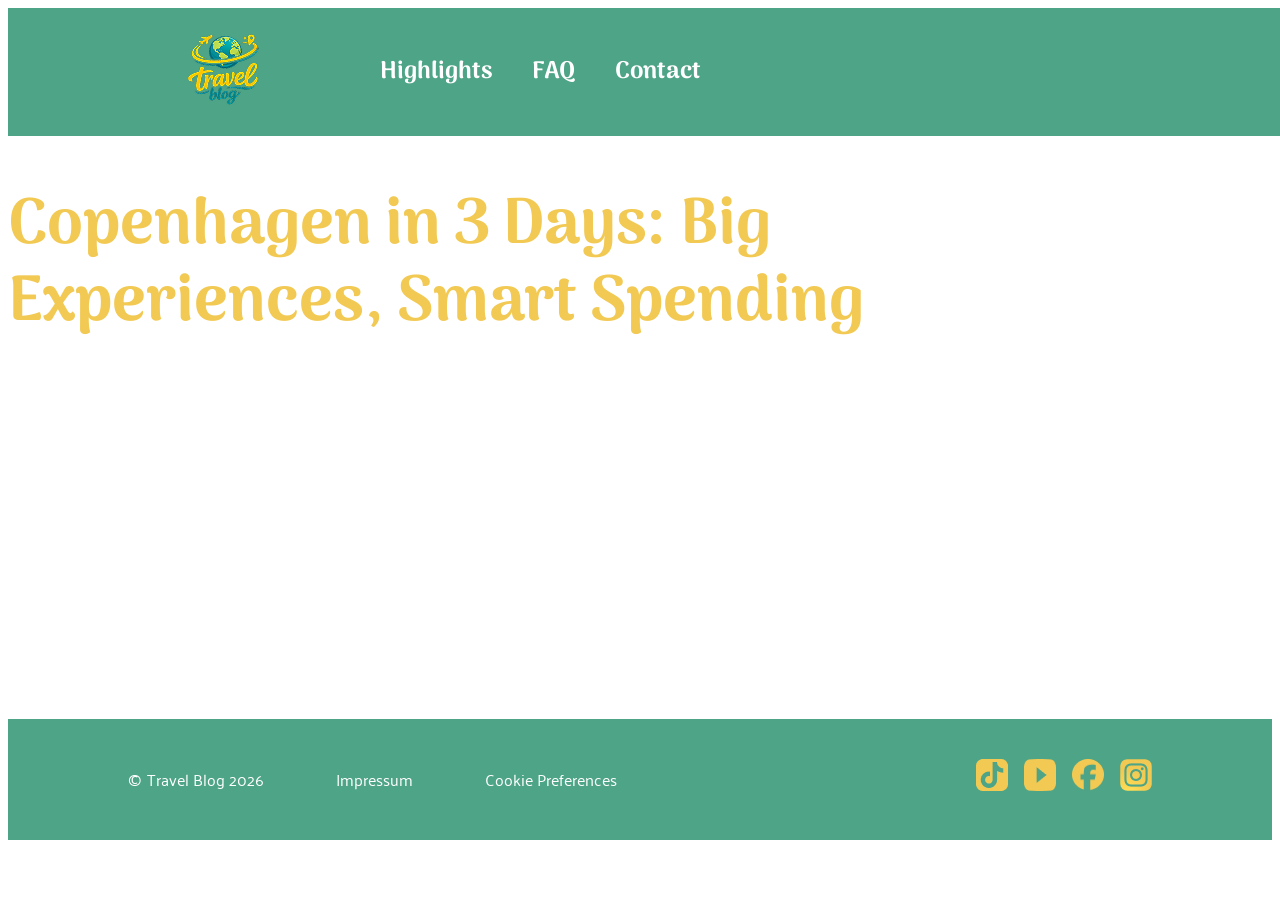
==== site 02/index.html @ b85d4c93 "font.css aktualisie/neue ordner für Seite 02,03 erstellt" ====
<!DOCTYPE html>
<html lang="en">
<head>
    <meta charset="UTF-8">
    <meta name="viewport" content="width=device-width, initial-scale=1.0">
    <title>Seite 02</title>
    
    <link rel="stylesheet" href="../font.css">
    <link rel="stylesheet" href="./style.css">
    <link rel="icon" type="image/x-icon" href="../assets/icons/URL_icon.png">

</head>
<body>
    <header class="main-header">
        <a href="">
            <img src="../assets/icons/TravelBlog_icon.png" alt="main logo">
        </a>

        <div class="nav-bar">
            <a href="#highlights">Highlights</a>
            <a href="#faq">FAQ</a>
            <a href="#contact">Contact</a>
        </div>
    </header>



<main class="Full-Content">
    <section class="hero-section"> 
        <h1>Copenhagen in 3 Days: Big <br> Experiences, Smart Spending</h1>


    </section>

    <section class="video">



    </section>


    <section class="text">



    </section>


    <section class="pro-tipps">




    </section>


    <section class="Follow-me Share Button">




    </section>


</main>

    




    <footer class="main-footer">

        <div class="footer-menu">
            <span class="copyright">&copy; <span class="footersome">Travel Blog 2026</span></span>

            <div class="footersome">
                <a href="impressum.html" target="_blank">Impressum</a>
            </div>
            <div class="footersome">
                <a href="">Cookie Preferences</a>
            </div>
        </div>

        <div class="footer-socialMedia">
            <a href="https://www.tiktok.com/de-DE/" target="_blank">
                <img src="../assets/icons/tiktok_logo.png" alt="TikTok-Logo">
            </a>
            <a href="https://www.youtube.com/" target="_blank">
                <img src="../assets/icons/youtube_logo.png" alt="Youtube-Logo">
            </a>
            <a href="https://www.facebook.com/" target="_blank">
                <img src="../assets/icons/facebook_logo.png" alt="Facebook-Logo">
            </a>
            <a href="https://www.instagram.com/" target="_blank">
                <img src="../assets/icons/Instagram_logo.png" alt="Instagram-Logo">
            </a>
        </div>

    </footer>
</body>
</html>
---- font.css ----
/*  ===========================================
    1. Font Import 
    =========================================== */
@import url('https://fonts.googleapis.com/css2?family=Arima:wght@100..700&family=Palanquin+Dark:wght@400;500;600;700&family=Palanquin:wght@100;200;300;400;500;600;700&display=swap');




/*  ===========================================
    2. Root-Font-Design
    =========================================== */


:root {

    /* 2.1 Schriftfamilien */

    --font-body: "Palanquin";
    /*Body-Font bzw. Base-font, Fließtext*/
    --font-slider: "Palanquin Dark";
    /*Slider-Font Home-Page*/
    --font-nav_headlines_buttons: "Arima";
    /*Headlines Navbar Buttons*/


    /* 2.2 Schriftgrößen */

    --text-size-15px: 15px;
    /*  Privacy-Policy */
    --text-size-16px: 16px;
    /*  Footer Textgröße, Authoren text , Icons */
    --text-size-18px: 18px;
    /*  Authoren headline */
    --text-size-24px: 24px;
    /*  Header Textgröße, Basetext (Fließtext), FAQ, Contact form, Button*/
    --text-size-28px: 28px;
    /*  Pro tipps text, Slidertext , subheadline */
    --text-size-32px: 32px;
    /*  h4 section headline */
    --text-size-40px: 40px;
    /*  hero h3 headline  */
    --text-size-48px: 48px;
    /* Sliderheadline*/
    --text-size-52px: 52px;
    /*  h2 Highlights, FAQ, Contact form */
    --text-size-64px: 64px;
    /*  hero h1 headline */

    /* 2.3 Schriftstärke*/

    --weight-regular: 400;
    --weight-medium: 500;
    --weight-semibold: 600;
    --weight-bold: 700;



    /* 2.4 Zeilenhöhe */
    --leading-thight: 80%;
    /* Headertext*/
    --leading-none: 100%;
    /* Sliderheadline */
    --leading-snug: 110%;
    /*Text unter Highlights und Contact form */
    --leading-normal: 120%;
    /*Basetext, Headlines*/


    /* 2.5 Zeichenabstand */

    --tracking-normal: 0%;
    /* Fließtext */
    --tracking-wide: 5%;
    /* Buttons */

    /* 2.6 Textfarben */

    --color-text-primary: #4EA487;
    /* Headlines, Links */
    --color-text-secondary: #54370D;
    /* Hero-, Highlights-, FAQ-, Contact form-, Privacy Policy-, Author-, Icon-, Sectionheadline */
    --color-text-body: #3D3D3D;
    /*Basetext*/
    --color-text-button: #737373;
    /*Buttontext */
    --color-text-accent: #F1C953;
    /*h1 und Pro tipps */
    --color-text-inverse: #FFFFFF;
    /*Slider Footer*/
    --color-text-header: #F8F5EB;
    /*Headerlinks*/

}


/*  ===========================================
    3. BASE FONT STYLES HTML 
    =========================================== */

/* 3.1 Design HTML */
html {
    font-family: var(--font-body);
    font-size: var(--text-size-24px);
    font-weight: var(--weight-regular);
    line-height: var(--leading-normal);
    color: var(--color-text-body);
}






/*  ======================================
    4.      Typografie 
    ====================================== */



/* 4.1 Headlines */


h1 {
    font-family: var(--font-nav_headlines_buttons);
    font-size: var(--text-size-64px);
    font-weight: var(--weight-bold);
    line-height: var(--leading-normal);
    letter-spacing: var(--tracking-tight);
    color: var(--color-text-accent);
}

/* Heroheadlines */



h2 {
    font-family: var(--font-nav_headlines_buttons);
    font-size: var(--text-size-52px);
    font-weight: var(--weight-bold);
    line-height: var(--leading-normal);
    color: var(--color-text-primary);
}

/* Headlines Mainpage */




h3 {
    font-family: var(--font-nav_headlines_buttons);
    font-size: var(--text-size-32px);
    font-weight: var(--weight-semibold);
    line-height: var(--leading-normal);
    color: var(--color-text-secondary)
}


h4 {
    font-family: var(--font-nav_headlines_buttons);
    font-size: var(--text-size-18px);
    font-weight: var(--weight-bold);
    line-height: var(--leading-normal);
    color: var(--color-text-secondary);
}

/*h4 für Auhtor info*/



/* 4.2 Basetext, Bodytext, FLießstext */

.p-mainpage {
    font-family: var(--font-body);
    font-size: var(--text-size-24px);
    font-weight: var(--weight-medium);
    line-height: var(--leading-snug);
    color: var(--color-text-secondary);

}


p {
    font-family: var(--font-body);
    font-size: var(--text-size-24px);
    font-weight: var(--weight-regular);
    line-height: var(--leading-normal);
    color: var(--color-text-body);
}
/* Fließstext Article 1-3 */

/* 4.3 Navigation */

.a_nav_bar {
    font-family: var(--font-nav_headlines_buttons);
    font-size: var(--text-size-24px);
    font-weight: var(--weight-bold);
    line-height: var(--leading-thight);

}

/* Highlights, FAQ, Contact */



.copyright {
    font-family: var(--font-body);
    font-size: var(--text-size-16px);
    font-weight: var(--weight-regular);
    line-height: var(--leading-normal);
    color: var(--color-text-inverse);
}


/* 4.4 Subheadlines */

.headline_slider {
    font-family: var(--font-slider);
    font-size: var(--text-size-48px);
    font-weight: var(--weight-semibold);
    line-height: var(--leading-none);
    color: var(--color-text-inverse);
}

/*headline des Slider auf der Mainpage*/



.subheadline_Hero {
    font-family: var(--font-nav_headlines_buttons);
    font-size: var(--text-size-40px);
    font-weight: var(--weight-semibold);
    line-height: var(--leading-normal);
    color: var(--color-text-primary);
}

/*Subheadline über den h1 im Herobereich der Article 1,2 und 3*/


.headline_Pro_tipps_Icon {
    font-family: var(--font-body);
    font-size: var(--text-size-28px);
    font-weight: var(--weight-bold);
    line-height: var(--leading-normal);
    color: var(--color-text-accent);
}

/* Glühbirne mit "Pro tipps" */


.subheadline_Author {
    font-family: var(--font-nav_headlines_buttons);
    font-size: var(--text-size-18px);
    font-weight: var(--weight-regular);
    line-height: var(--leading-normal);
    color: var(--color-text-secondary);
}
    

/* Meta-Infos (Datum, Lesezeit, Read, Shared=) */

.meta {
    font-family: var(--font-body);
    font-size: var(--text-size-16px);
    font-weight: var(--weight-regular);
    line-height: var(--leading-normal);
    color: var(--color-text-secondary);
}

/* Buttons */

.btn_send {
    font-family: var(--font-nav_headlines_buttons);
    font-size: var(--text-size-24px);
    font-weight: var(--weight-bold);
    line-height: var(--leading-normal);
    letter-spacing: var(--tracking-wide);
    color: var(--color-text-button);
}

.btn_share {
    font-family: var(--font-nav_headlines_buttons);
    font-size: var(--text-size-24px);
    font-weight: var(--weight-bold);
    line-height: var(--leading-normal);
    letter-spacing: var(--tracking-wide);
    color: var(--color-text-accent);

}

/* FAQ-Akkordeon */

.faq_question {
    font-family: var(--font-body);
    font-size: var(--text-size-24px);
    font-weight: var(--weight-bold);
    line-height: var(--leading-normal);
    color: var(--color-text-secondary);
}

.faq_answer {
    font-family: var(--font-body);
    font-size: var(--text-size-16px);
    font-weight: var(--weight-medium);
    line-height: var(--leading-normal);
    color: var(--color-text-secondary);

}

/*Für die 4 FAQ-Question und Answer*/

/* Footer */ 

.footersome {
    font-family: var(--font-body);
    font-size: var(--text-size-18px);
    font-weight: var(--weight-regular);
    line-height: var(--leading-normal);
    color: var(--color-text-inverse);
}

/* Links */ 

a {
    color: var(--color-text-primary);
    text-decoration: underline;

}

a:hover {
    color: var(--color-text-accent);
}


/* ============================================================
   5. UTILITY CLASSES
   ============================================================ */
 
/* Schritfgrößen */
.text-size-15px { font-size: var(--text-size-15px); }
.text-size-16px { font-size: var(--text-size-16px); }
.text-size-18px { font-size: var(--text-size-18px); }
.text-size-24px { font-size: var(--text-size-24px); }
.text-size-28px { font-size: var(--text-size-28px); }
.text-size-32px { font-size: var(--text-size-32px); }
.text-size-40px { font-size: var(--text-size-40px); }
.text-size-48px { font-size: var(--text-size-48px); }
.text-size-52px { font-size: var(--text-size-52px); }
.text-size-64px { font-size: var(--text-size-64px); }
 
/* Schriftstärke */
.font-regular  { font-weight: var(--weight-regular);  }
.font-medium   { font-weight: var(--weight-medium);   }
.font-semibold { font-weight: var(--weight-semibold); }
.font-bold     { font-weight: var(--weight-bold);     }
 
/* Text-Arten */
.font-body               { font-family: var(--font-body);               }
.font-slider             { font-family: var(--font-slider);             }
.font-nav_headlines_buttons { font-family: var(--font-nav_headlines_buttons); }
 
/* Text-Farben */
.text-primary   { color: var(--color-text-primary);   }
.text-secondary { color: var(--color-text-secondary); }
.text-body      { color: var(--color-text-body);      }
.text-button    { color: var(--color-text-button);    }
.text-accent    { color: var(--color-text-accent);    }
.text-inverse   { color: var(--color-text-inverse);   }
.text-header    { color: var(--color-text-header);    }
 
/* Zeilenhöhen */
.leading-thight { line-height: var(--leading-thight); }
.leading-none   { line-height: var(--leading-none);   }
.leading-snug   { line-height: var(--leading-snug);   }
.leading-normal { line-height: var(--leading-normal); }
 
/* Zeichenabstand */
.tracking-normal { letter-spacing: var(--tracking-normal); }
.tracking-wide   { letter-spacing: var(--tracking-wide);   }
---- site 02/style.css ----
/*Kontakt-Bestätigung --> HTML - Seite*/

.contact_confirmation {
    max-width: 650px;
    margin: 60px auto;
    padding: 40px 50px;

    background-color: #ffffff;
    border-radius: 12px;
    box-shadow: 0 10px 30px rgba(0, 0, 0, 0.08);
    border-top: 6px solid #F1C953;

    text-align: center;
}

.contact_confirmation h3 {
    font-family: 'Arima', sans-serif;
    font-size: 32px;
    color: #4EA487;
    margin-top: 0;
    margin-bottom: 24px;
}

.contact_confirmation p {
    font-family: 'Palanquin', sans-serif;
    font-size: 18px;
    color: #54370D;
    line-height: 1.6;
    margin: 0;
}







/*Impressum --> HTML - Seite*/

.impressum {
    background-color: #4EA487;
    height: 128px;
    width: 100%;

    display: flex;
    align-items: center;
    padding: 0px 60px;
}

.main {
    padding-left: 20px;
}


















/*main-Header */
.main-header img {
    height: 72px;
    width: 72px;
    margin: 0px 120px 0px 120px;
}

/*Schriftart im Header*/
.nav-bar a {
    font-family: 'Arima';
    font-size: 24px;
    font-weight: bold;
    color: white;
    text-decoration: none;
}

/*Header mit grünem Hintergrund*/
.main-header {
    background-color: #4EA487;
    height: 128px;
    width: 100%;

    display: flex;
    align-items: center;
    padding: 0px 60px;
}

.nav-bar {
    display: flex;
    gap: 40px;
}

.nav-bar a:hover {
    color: #F1C953;
}

/*main-Header */










/*Header --> Gelber Bereich muss noch ergenzt werden*/

.header-section {
    background-color: #F1C953;
    height: 515px;
    width: 100%;
}

/*Header */

/*Hero*/
.hero-section {
    height: 530px;
    width: 100%;
    max-width: 1200px;





}










/*Hero*/








/*Footer */

.main-footer {
    background-color: #4EA487;
    display: flex;
    justify-content: space-between;
    align-items: center;
    padding: 40px 120px;
    color: white;
    font-size: 14px;
}

.footer-menu,
.footersome {
    font-family: 'Palanquin';
    font-size: 16px;
    font-weight: 400;
    display: flex;
    gap: 72px;
}

.copyright {
    display: flex;
    gap: 5px;
}

.footersome a,
.footersome {
    color: white;
    text-decoration: none;
}

.footersome a:hover,
.footersome:hover {
    color: #F1C953;
}

.footer-socialMedia {
    display: flex;
    align-items: center;
    gap: 16px;
}

.footer-socialMedia img {
    height: 32px;
    width: 32px;
}

/* --- Social Media Icons --- */
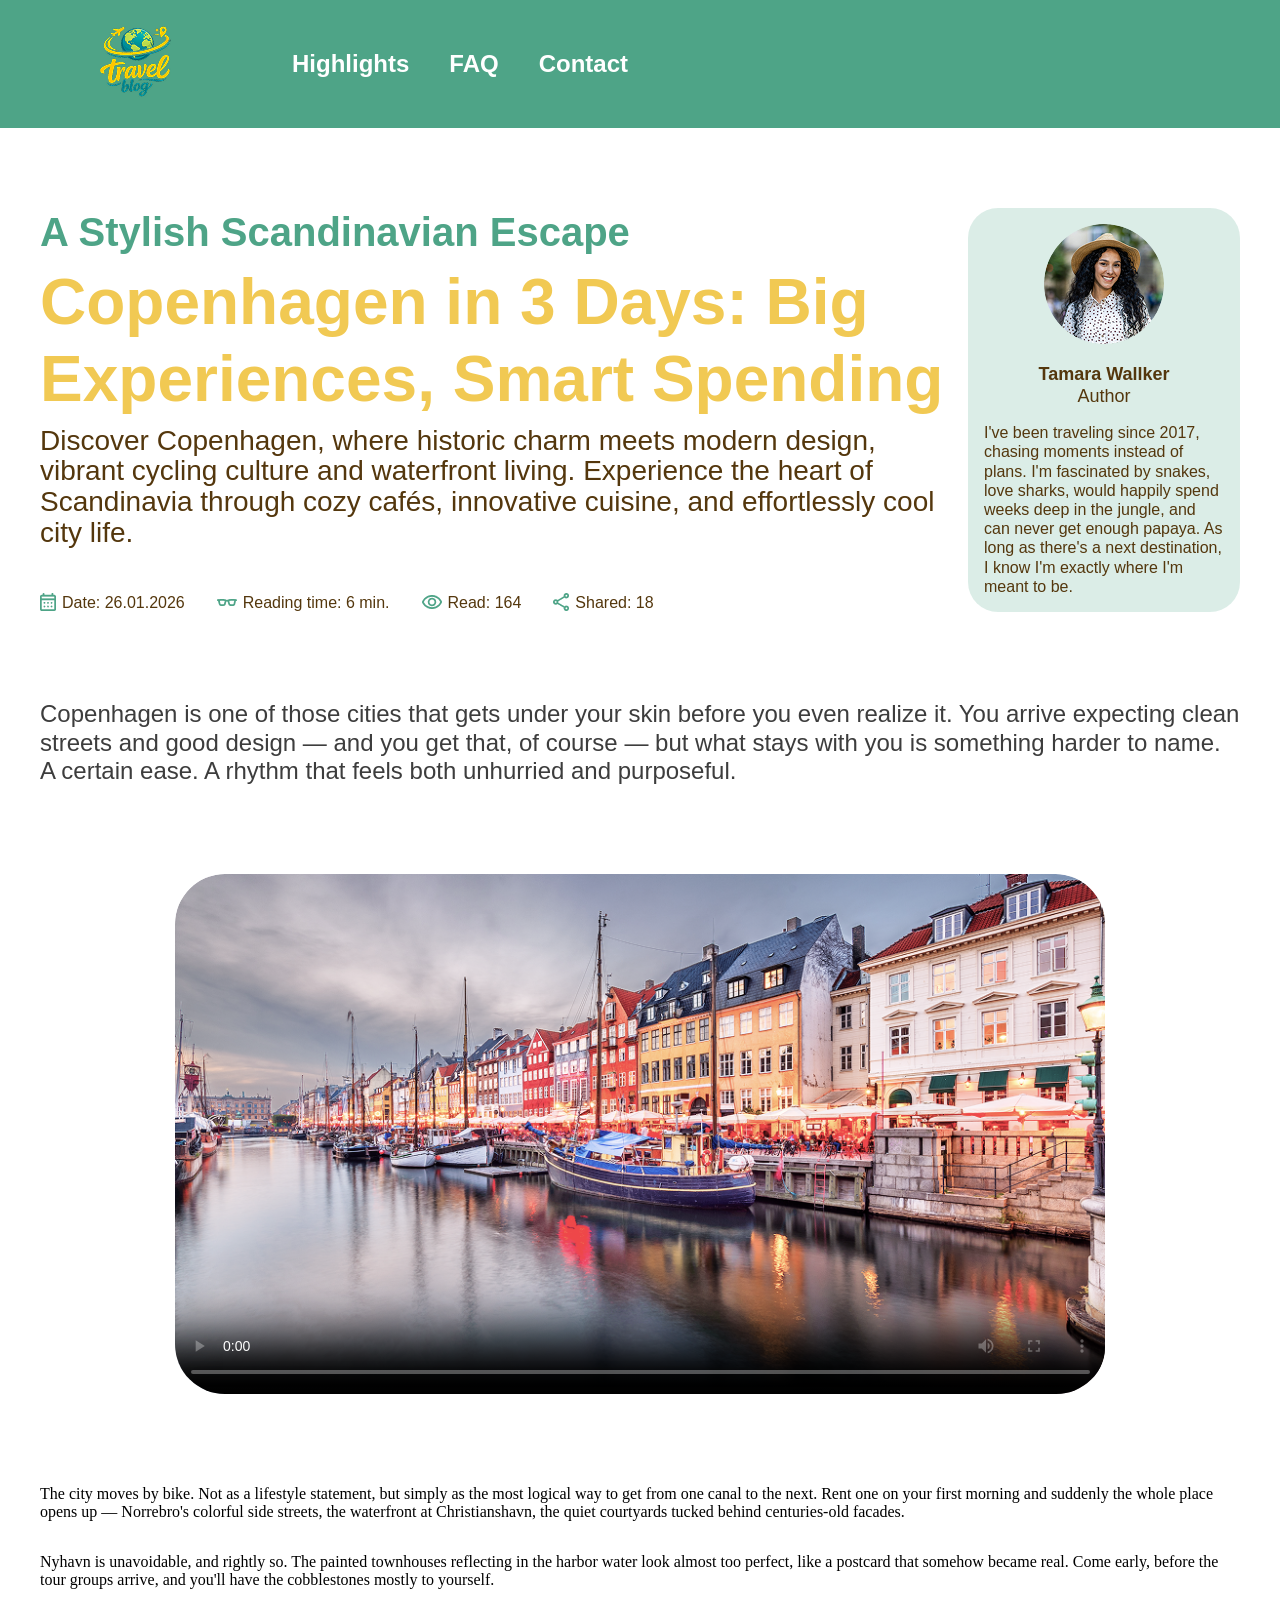
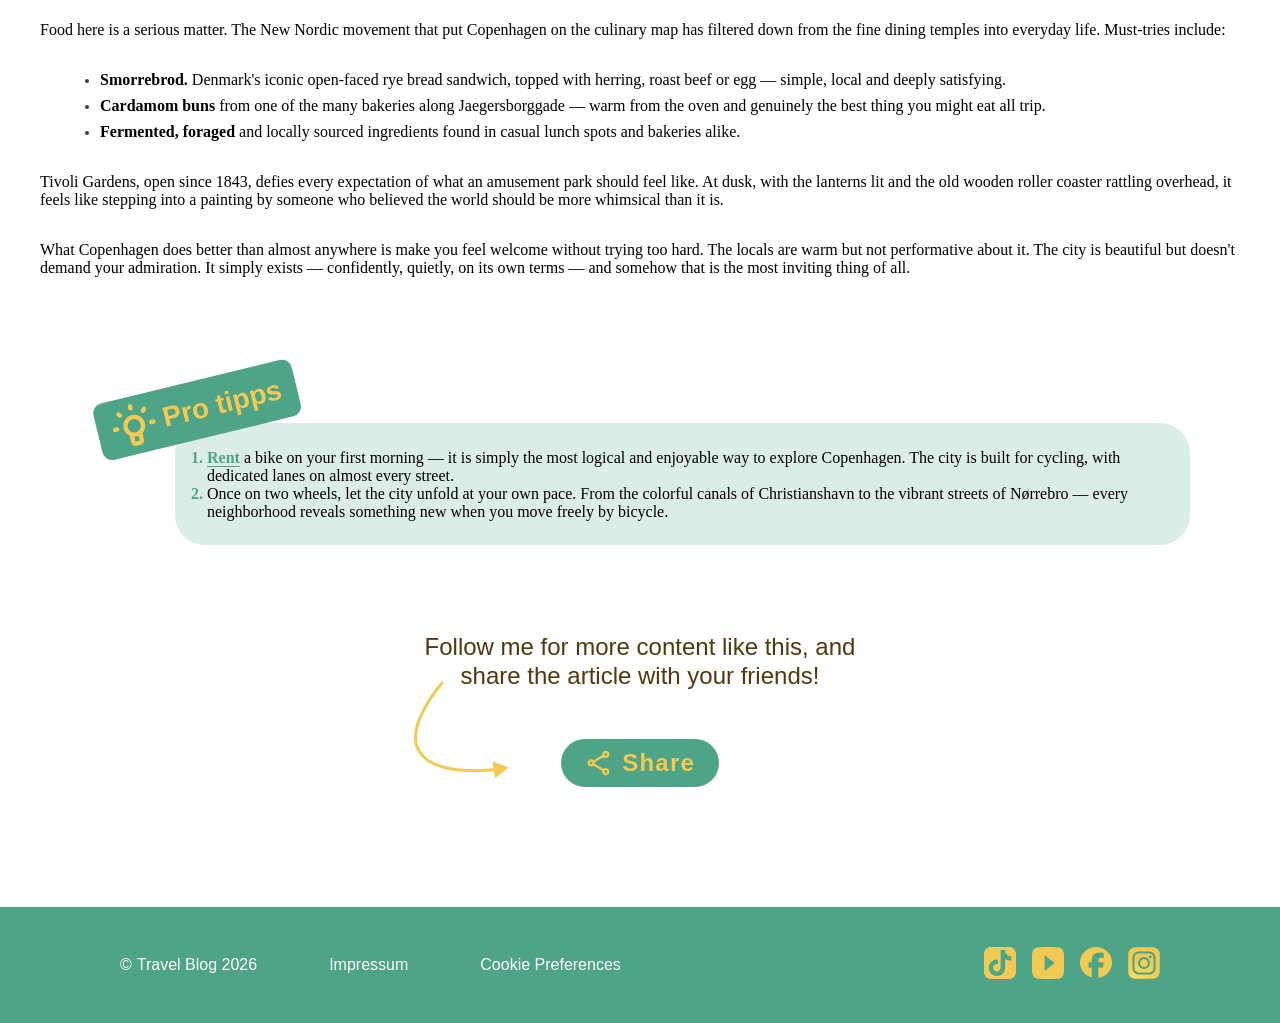
==== commit c16b682d: "Design-Anpassungen, S-Kurve und die erste Seite hinzugefügt" ====
--- a/site 02/index.html
+++ b/site 02/index.html
@@ -1,79 +1,252 @@
 <!DOCTYPE html>
 <html lang="en">
+
 <head>
     <meta charset="UTF-8">
     <meta name="viewport" content="width=device-width, initial-scale=1.0">
     <title>Seite 02</title>
-    
+
     <link rel="stylesheet" href="../font.css">
     <link rel="stylesheet" href="./style.css">
+    <link rel="stylesheet" href="../responsive.css">
     <link rel="icon" type="image/x-icon" href="../assets/icons/URL_icon.png">
-
 </head>
+
 <body>
+
     <header class="main-header">
         <a href="">
             <img src="../assets/icons/TravelBlog_icon.png" alt="main logo">
         </a>
-
-        <div class="nav-bar">
+        <nav class="nav-bar">
             <a href="#highlights">Highlights</a>
             <a href="#faq">FAQ</a>
             <a href="#contact">Contact</a>
-        </div>
+        </nav>
     </header>
 
-
-
-<main class="Full-Content">
-    <section class="hero-section"> 
-        <h1>Copenhagen in 3 Days: Big <br> Experiences, Smart Spending</h1>
-
-
-    </section>
-
-    <section class="video">
-
-
-
-    </section>
-
-
-    <section class="text">
-
-
-
-    </section>
-
-
-    <section class="pro-tipps">
-
-
-
-
-    </section>
-
-
-    <section class="Follow-me Share Button">
-
-
-
-
-    </section>
-
-
-</main>
-
-    
-
-
-
+    <main class="content-wrapper">
+
+        <!-- HERO -->
+        <section class="hero-section">
+
+            <div class="hero-main">
+                <div class="hero-headline">
+                    <p class="subheadline-Hero">A Stylish Scandinavian Escape</p>
+                    <h1>Copenhagen in 3 Days: Big Experiences, Smart Spending</h1>
+                    <p class="p-hero-section">Discover Copenhagen, where historic charm meets modern design, vibrant
+                        cycling culture and waterfront living. Experience the heart of Scandinavia
+                        through cozy cafés, innovative cuisine, and effortlessly cool city life.</p>
+                </div>
+
+                <div class="hero-meta">
+                    <div class="hero-icon">
+                        <img src="../assets/icons/calendar_month.png" alt="" width="16" height="18">
+                        <time datetime="2026-01-26" class="meta-icon-text">Date: 26.01.2026</time>
+                    </div>
+                    <div class="hero-icon">
+                        <img src="../assets/icons/eyeglasses_2.png" alt="" width="20" height="7">
+                        <span class="meta-icon-text">Reading time: 6 min.</span>
+                    </div>
+                    <div class="hero-icon">
+                        <img src="../assets/icons/visibility.png" alt="" width="20" height="14">
+                        <span class="meta-icon-text">Read: 164</span>
+                    </div>
+                    <div class="hero-icon">
+                        <img src="../assets/icons/share.png" alt="" width="16" height="18">
+                        <span class="meta-icon-text">Shared: 18</span>
+                    </div>
+                </div>
+            </div>
+
+            <div class="hero-author">
+                <div class="author-image">
+                    <img src="../assets/img/Property 1=woman.png" alt="Tamara Wallker" width="120" height="120">
+                </div>
+                <div class="author-text-block">
+                    <p class="headline-Author">Tamara Wallker</p>
+                    <p class="subheadline-Author">Author</p>
+                </div>
+                <p class="p-author-text">I've been traveling since 2017,
+                    chasing moments instead of plans.
+                    I'm fascinated by snakes, love
+                    sharks, would happily spend
+                    weeks deep in the jungle, and can
+                    never get enough papaya. As long
+                    as there's a next destination, I
+                    know I'm exactly where I'm meant
+                    to be.</p>
+            </div>
+
+        </section>
+
+        <!-- INTRO TEXT -->
+        <section class="intro-text">
+            <p>Copenhagen is one of those cities that gets under your skin before
+                you even realize it.
+                You arrive expecting clean streets and good design — and you get that, of course — but what stays with
+                you is something harder to name.
+                A certain ease. A rhythm that feels both unhurried and purposeful.</p>
+        </section>
+
+        <!-- VIDEO -->
+        <section class="video-section">
+            <section class="video-section">
+                <div class="video-wrapper">
+                    <video controls poster="../assets/img/Copenhagen.png">
+                        <source
+                            src="../assets/video/vecteezy_aerial-view-riga-old-town-and-river-in-summer_25273649.mp4"
+                            type="video/mp4">
+                        
+                    </video>
+                    <img src="../assets/icons/play_circle.png" alt="" class="play-icon">
+                </div>
+            </section>
+        </section>
+
+        <!-- TEXT BLOCKS -->
+        <section class="text-section">
+
+            <p>The city moves by bike. Not as a lifestyle statement, but simply as
+                the most logical way to get from one canal to the next.
+                Rent one on your first morning and suddenly the whole place opens up — Norrebro's colorful side streets,
+                the waterfront at Christianshavn, the quiet courtyards tucked behind centuries-old facades.</p>
+
+            <p>Nyhavn is unavoidable, and rightly so. The painted townhouses
+                reflecting in the harbor water
+                look almost too perfect, like a postcard that somehow became real.
+                Come early, before the tour groups arrive, and you'll have the cobblestones mostly to yourself.</p>
+
+            <p>Food here is a serious matter. The New Nordic movement that put Copenhagen on the culinary map has
+                filtered down from the fine dining temples into everyday life. Must-tries include:
+            <ul class="text-list">
+                <li><strong>Smorrebrod.</strong> Denmark's iconic open-faced rye bread sandwich, topped with
+                    herring, roast beef or egg — simple, local and deeply satisfying.</li>
+                <li><strong>Cardamom buns</strong> from one of the many bakeries along Jaegersborggade —
+                    warm from the oven and genuinely the best thing you might eat all trip.</li>
+                <li><strong>Fermented, foraged</strong> and locally sourced ingredients found in casual
+                    lunch spots and bakeries alike.</li>
+            </ul>
+            <p>Tivoli Gardens, open since 1843, defies every expectation of what an amusement park should feel like. At
+                dusk, with the lanterns lit and the old wooden roller coaster rattling overhead, it feels like stepping
+                into a painting by someone who believed the world should be more whimsical than it is.</p>
+            <p>What Copenhagen does better than almost anywhere is make you feel welcome without trying too hard. The
+                locals are warm but not performative about it. The city is beautiful but doesn't demand your admiration.
+                It simply exists — confidently, quietly, on its own terms — and somehow that is the most inviting thing
+                of all.</p>
+
+        </section>
+
+        <!-- PRO TIPPS -->
+        <section class="pro-tipps-section">
+
+            <div class="pro-tipps-badge">
+                <svg width="43" height="42" viewBox="0 0 43 42" fill="none" xmlns="http://www.w3.org/2000/svg"
+                    aria-hidden="true">
+                    <path
+                        d="M18.7295 1.71006L19.2543 3.86753C19.403 4.47881 19.324 5.04076 19.0172 5.55338C18.7104 6.06601 18.2559 6.39558 17.6537 6.54208C17.0515 6.68859 16.4964 6.60465 15.9884 6.29024C15.4804 5.97584 15.152 5.51299 15.0033 4.90171L14.4784 2.74425C14.3297 2.13296 14.4088 1.57101 14.7156 1.05839C15.0223 0.545762 15.4769 0.216192 16.0791 0.069682C16.6813 -0.0768277 17.2364 0.00712298 17.7444 0.321528C18.2524 0.635933 18.5807 1.09878 18.7295 1.71006ZM40.9822 19.148L38.8567 19.6651C38.2545 19.8116 37.6993 19.7276 37.1914 19.4132C36.6834 19.0988 36.355 18.636 36.2063 18.0247C36.0576 17.4134 36.1366 16.8515 36.4434 16.3388C36.7502 15.8262 37.2047 15.4967 37.8069 15.3501L39.9324 14.833C40.5347 14.6865 41.0898 14.7705 41.5978 15.0849C42.1058 15.3993 42.4341 15.8621 42.5828 16.4734C42.7315 17.0847 42.6525 17.6467 42.3457 18.1593C42.0389 18.6719 41.5844 19.0015 40.9822 19.148ZM4.8486 27.9386L2.7231 28.4557C2.12087 28.6022 1.56576 28.5182 1.05778 28.2038C0.549788 27.8894 0.221438 27.4266 0.0727247 26.8153C-0.0759883 26.204 0.00304913 25.6421 0.309838 25.1294C0.616626 24.6168 1.07113 24.2872 1.67336 24.1407L3.79886 23.6236C4.40109 23.4771 4.9562 23.5611 5.46419 23.8755C5.97217 24.1899 6.30053 24.6527 6.44924 25.264C6.59795 25.8753 6.51891 26.4372 6.21212 26.9499C5.90534 27.4625 5.45083 27.7921 4.8486 27.9386ZM6.28354 8.85118L8.1388 9.99945C8.6247 10.3002 8.94201 10.7562 9.09072 11.3675C9.23944 11.9788 9.16707 12.5296 8.87362 13.0199C8.58017 13.5102 8.13233 13.8287 7.5301 13.9752C6.92788 14.1217 6.38381 14.0446 5.89791 13.7438L4.04265 12.5956C3.55675 12.2948 3.23944 11.8388 3.09073 11.2275C2.94201 10.6163 3.01438 10.0655 3.30783 9.57511C3.60128 9.08478 4.04912 8.76636 4.65135 8.61985C5.25357 8.47334 5.79764 8.55045 6.28354 8.85118ZM32.5244 5.66652L31.404 7.53871C31.1105 8.02905 30.6627 8.34747 30.0605 8.49398C29.4582 8.64049 28.9142 8.56338 28.4283 8.26264C27.9424 7.96191 27.6251 7.5059 27.4763 6.89462C27.3276 6.28334 27.4 5.73253 27.6934 5.24219L28.8139 3.37C29.1073 2.87966 29.5552 2.56124 30.1574 2.41473C30.7596 2.26822 31.3037 2.34533 31.7896 2.64607C32.2755 2.9468 32.5928 3.40281 32.7415 4.01409C32.8902 4.62538 32.8179 5.17618 32.5244 5.66652ZM18.7034 10.857C21.6437 10.1417 24.4059 10.5837 26.99 12.1831C29.5741 13.7825 31.2292 16.0744 31.9553 19.0589C32.3752 20.7849 32.3858 22.4866 31.9872 24.1642C31.5886 25.8417 30.8608 27.3613 29.8038 28.7229L31.3784 35.1953C31.667 36.382 31.4979 37.499 30.871 38.5466C30.2441 39.5941 29.3461 40.2601 28.1771 40.5445L23.9261 41.5787C22.7571 41.8631 21.6535 41.684 20.6155 41.0415C19.5774 40.3991 18.914 39.4845 18.6253 38.2979L17.0507 31.8255C15.4863 31.1016 14.1418 30.0862 13.0171 28.7792C11.8924 27.4723 11.1201 25.9558 10.7002 24.2298C9.97418 21.2453 10.3915 18.4492 11.9521 15.8415C13.5127 13.2338 15.7631 11.5723 18.7034 10.857ZM26.0251 31.6988C25.6884 31.8569 25.3473 31.9971 25.0017 32.1192C24.6562 32.2413 24.3064 32.3455 23.9521 32.4317C23.5979 32.5179 23.2392 32.5861 22.8762 32.6363C22.5132 32.6865 22.1459 32.7188 21.7741 32.733L22.8764 37.2637L27.1274 36.2295L26.0251 31.6988ZM19.7532 15.172C17.9819 15.6029 16.6294 16.5984 15.6957 18.1586C14.762 19.7187 14.5139 21.3977 14.9513 23.1956C15.3886 24.9935 16.3804 26.3709 17.9264 27.3278C19.4725 28.2847 21.1311 28.5477 22.9024 28.1168C24.6736 27.6858 26.0261 26.6903 26.9598 25.1301C27.8935 23.57 28.1417 21.891 27.7043 20.0931C27.2669 18.2952 26.2752 16.9178 24.7291 15.9609C23.1831 15.004 21.5244 14.741 19.7532 15.172Z"
+                        fill="#F1C953" />
+                </svg>
+                <span>Pro tipps</span>
+            </div>
+
+            <div class="pro-tipps-box">
+                <ol class="tipps-list">
+                    <li>
+                        <a href="https://www.bycyklen.dk/en/" target="_blank"
+                            class="tipps-link"><strong>Rent</strong></a> a bike on your first morning —
+                        it is simply the most logical and enjoyable way to explore Copenhagen.
+                        The city is built for cycling, with dedicated lanes on almost every street.
+                    </li>
+                    <li>
+                        Once on two wheels, let the city unfold at your own pace. From the
+                        colorful canals of Christianshavn to the vibrant streets of Nørrebro —
+                        every neighborhood reveals something new when you move freely by bicycle.
+                    </li>
+                </ol>
+            </div>
+
+        </section>
+
+        <!-- FOLLOW ME / CTA -->
+        <section class="cta-section">
+            <p class="cta-text">Follow me for more content like this,
+                and share the article with your friends!</p>
+
+            <svg class="cta-arrow" width="95" height="98" viewBox="0 0 95 98" fill="none"
+                xmlns="http://www.w3.org/2000/svg">
+                <path
+                    d="M26.6352 1.17327L27.5697 -0.000130468L29.9165 1.8687L28.982 3.0421L27.8087 2.10769L26.6352 1.17327ZM94.6135 86.5125L81.1206 97.3726L78.462 80.2573L94.6135 86.5125ZM27.8087 2.10769L28.982 3.0421C12.1561 24.1715 4.63342 40.2032 3.24139 52.2357C2.54881 58.2222 3.37528 63.1998 5.30989 67.3474C7.24641 71.4991 10.3345 74.907 14.2974 77.6853C22.2634 83.2702 33.6624 86.2374 45.8254 87.4883C57.9534 88.7355 70.6627 88.2591 81.1005 87.095L81.2667 88.5858L81.433 90.0765C70.8416 91.2578 57.9109 91.7469 45.5185 90.4725C33.1613 89.2017 21.1596 86.1602 12.5752 80.1418C8.26286 77.1185 4.78836 73.3262 2.59111 68.6156C0.391956 63.9009 -0.486464 58.3542 0.261267 51.8909C1.74984 39.0239 9.68852 22.4543 26.6352 1.17327L27.8087 2.10769Z"
+                    fill="#F1C953" />
+            </svg>
+
+            <!-- Share Wrapper -->
+            <div class="share-wrapper">
+
+                <input type="checkbox" id="shareToggle" class="share-toggle">
+
+                <label for="shareToggle" class="share-btn">
+                    <svg width="32" height="32" viewBox="0 0 32 32" fill="none" xmlns="http://www.w3.org/2000/svg">
+                        <path
+                            d="M22.6665 29.3332C21.5554 29.3332 20.6109 28.9443 19.8332 28.1665C19.0554 27.3887 18.6665 26.4443 18.6665 25.3332C18.6665 25.1998 18.6998 24.8887 18.7665 24.3998L9.39984 18.9332C9.04428 19.2665 8.63317 19.5276 8.1665 19.7165C7.69984 19.9054 7.19984 19.9998 6.6665 19.9998C5.55539 19.9998 4.61095 19.6109 3.83317 18.8332C3.05539 18.0554 2.6665 17.1109 2.6665 15.9998C2.6665 14.8887 3.05539 13.9443 3.83317 13.1665C4.61095 12.3887 5.55539 11.9998 6.6665 11.9998C7.19984 11.9998 7.69984 12.0943 8.1665 12.2832C8.63317 12.4721 9.04428 12.7332 9.39984 13.0665L18.7665 7.59984C18.7221 7.44428 18.6943 7.29428 18.6832 7.14984C18.6721 7.00539 18.6665 6.84428 18.6665 6.6665C18.6665 5.55539 19.0554 4.61095 19.8332 3.83317C20.6109 3.05539 21.5554 2.6665 22.6665 2.6665C23.7776 2.6665 24.7221 3.05539 25.4998 3.83317C26.2776 4.61095 26.6665 5.55539 26.6665 6.6665C26.6665 7.77761 26.2776 8.72206 25.4998 9.49984C24.7221 10.2776 23.7776 10.6665 22.6665 10.6665C22.1332 10.6665 21.6332 10.5721 21.1665 10.3832C20.6998 10.1943 20.2887 9.93317 19.9332 9.59984L10.5665 15.0665C10.6109 15.2221 10.6387 15.3721 10.6498 15.5165C10.6609 15.6609 10.6665 15.8221 10.6665 15.9998C10.6665 16.1776 10.6609 16.3387 10.6498 16.4832C10.6387 16.6276 10.6109 16.7776 10.5665 16.9332L19.9332 22.3998C20.2887 22.0665 20.6998 21.8054 21.1665 21.6165C21.6332 21.4276 22.1332 21.3332 22.6665 21.3332C23.7776 21.3332 24.7221 21.7221 25.4998 22.4998C26.2776 23.2776 26.6665 24.2221 26.6665 25.3332C26.6665 26.4443 26.2776 27.3887 25.4998 28.1665C24.7221 28.9443 23.7776 29.3332 22.6665 29.3332ZM22.6665 26.6665C23.0443 26.6665 23.361 26.5387 23.6165 26.2832C23.8721 26.0276 23.9998 25.7109 23.9998 25.3332C23.9998 24.9554 23.8721 24.6387 23.6165 24.3832C23.361 24.1276 23.0443 23.9998 22.6665 23.9998C22.2887 23.9998 21.9721 24.1276 21.7165 24.3832C21.4609 24.6387 21.3332 24.9554 21.3332 25.3332C21.3332 25.7109 21.4609 26.0276 21.7165 26.2832C21.9721 26.5387 22.2887 26.6665 22.6665 26.6665ZM6.6665 17.3332C7.04428 17.3332 7.36095 17.2054 7.6165 16.9498C7.87206 16.6943 7.99984 16.3776 7.99984 15.9998C7.99984 15.6221 7.87206 15.3054 7.6165 15.0498C7.36095 14.7943 7.04428 14.6665 6.6665 14.6665C6.28873 14.6665 5.97206 14.7943 5.7165 15.0498C5.46095 15.3054 5.33317 15.6221 5.33317 15.9998C5.33317 16.3776 5.46095 16.6943 5.7165 16.9498C5.97206 17.2054 6.28873 17.3332 6.6665 17.3332ZM22.6665 7.99984C23.0443 7.99984 23.361 7.87206 23.6165 7.6165C23.8721 7.36095 23.9998 7.04428 23.9998 6.6665C23.9998 6.28873 23.8721 5.97206 23.6165 5.7165C23.361 5.46095 23.0443 5.33317 22.6665 5.33317C22.2887 5.33317 21.9721 5.46095 21.7165 5.7165C21.4609 5.97206 21.3332 6.28873 21.3332 6.6665C21.3332 7.04428 21.4609 7.36095 21.7165 7.6165C21.9721 7.87206 22.2887 7.99984 22.6665 7.99984Z"
+                            fill="#F1C953" />
+                    </svg>
+                    <span>Share</span>
+                </label>
+
+                <label for="shareToggle" class="share-overlay"></label>
+
+                <div class="share-popup">
+                    <label for="shareToggle" class="share-close">✕</label>
+
+                    <div class="share-popup-icons">
+                        <a href="https://www.youtube.com/" target="_blank">
+                            <img src="../assets/icons/youtube_logo.png" alt="YouTube">
+                        </a>
+                        <a href="https://www.tiktok.com/" target="_blank">
+                            <img src="../assets/icons/tiktok_logo.png" alt="TikTok">
+                        </a>
+                        <a href="https://www.facebook.com/" target="_blank">
+                            <img src="../assets/icons/facebook_logo.png" alt="Facebook">
+                        </a>
+                        <a href="https://www.instagram.com/" target="_blank">
+                            <img src="../assets/icons/Instagram_logo.png" alt="Instagram">
+                        </a>
+                    </div>
+
+
+
+                    <label for="shareToggle" class="share-overlay"></label>
+
+
+                    <div class="share-popup">
+                        <div class="share-popup-icons">
+                            <a href="https://www.youtube.com/" target="_blank">
+                                <img src="./assets/icons/youtube_logo.png" alt="YouTube">
+                            </a>
+                            <a href="https://www.tiktok.com/" target="_blank">
+                                <img src="./assets/icons/tiktok_logo.png" alt="TikTok">
+                            </a>
+                            <a href="https://www.facebook.com/" target="_blank">
+                                <img src="./assets/icons/facebook_logo.png" alt="Facebook">
+                            </a>
+                            <a href="https://www.instagram.com/" target="_blank">
+                                <img src="./assets/icons/Instagram_logo.png" alt="Instagram">
+                            </a>
+                        </div>
+                    </div>
+
+                </div>
+
+
+
+
+
+    </main>
 
     <footer class="main-footer">
-
         <div class="footer-menu">
             <span class="copyright">&copy; <span class="footersome">Travel Blog 2026</span></span>
-
             <div class="footersome">
                 <a href="impressum.html" target="_blank">Impressum</a>
             </div>
@@ -81,7 +254,6 @@
                 <a href="">Cookie Preferences</a>
             </div>
         </div>
-
         <div class="footer-socialMedia">
             <a href="https://www.tiktok.com/de-DE/" target="_blank">
                 <img src="../assets/icons/tiktok_logo.png" alt="TikTok-Logo">
@@ -96,7 +268,10 @@
                 <img src="../assets/icons/Instagram_logo.png" alt="Instagram-Logo">
             </a>
         </div>
-
     </footer>
+
+
+
 </body>
+
 </html>
--- a/site 02/style.css
+++ b/site 02/style.css
@@ -1,17 +1,574 @@
-
-
-/*Kontakt-Bestätigung --> HTML - Seite*/
-
+/* ─── Reset ─────────────────────────────────────── */
+* {
+    margin: 0;
+    padding: 0;
+    box-sizing: border-box;
+    scroll-behavior: smooth;
+}
+
+body {
+    display: flex;
+    flex-direction: column;
+    min-height: 100vh;
+}
+
+main {
+    flex: 1;
+}
+
+/*  Content Wrapper */
+.content-wrapper {
+    max-width: 1200px;
+    width: 100%;
+    margin: 80px auto 120px auto;
+    display: flex;
+    flex-direction: column;
+    align-items: center;
+    gap: 88px;
+}
+
+/*  Header */
+.main-header {
+    background-color: #4EA487;
+    height: 128px;
+    width: 100%;
+    display: flex;
+    align-items: center;
+    padding: 0 100px;
+}
+
+.main-header img {
+    height: 72px;
+    width: 72px;
+    margin: 0 120px 0 0;
+}
+
+.nav-bar {
+    display: flex;
+    gap: 40px;
+}
+
+.nav-bar a {
+    font-family: 'Arima', sans-serif;
+    font-size: 24px;
+    font-weight: bold;
+    color: white;
+    text-decoration: none;
+}
+
+.nav-bar a:hover {
+    color: #F1C953;
+}
+
+/*  Hero */
+.hero-section {
+    display: flex;
+    flex-direction: row;
+    justify-content: space-between;
+    align-items: stretch;
+    gap: 21px;
+    width: 100%;
+}
+
+/* Linke Spalte */
+.hero-main {
+    display: flex;
+    flex-direction: column;
+    justify-content: space-between;
+    gap: 40px;
+    flex: 1;
+}
+
+/* Headline-Block */
+.hero-headline {
+    display: flex;
+    flex-direction: column;
+    gap: 8px;
+}
+
+.subheadline-Hero {
+    font-family: 'Palanquin', sans-serif;
+    font-weight: 600;
+    font-size: 40px;
+    line-height: 120%;
+    color: #4EA487;
+}
+
+h1 {
+    font-family: 'Arima', sans-serif;
+    font-weight: 700;
+    font-size: 64px;
+    line-height: 120%;
+    color: #F1C953;
+}
+
+.p-hero-section {
+    font-family: 'Palanquin', sans-serif;
+    font-weight: 400;
+    font-size: 28px;
+    line-height: 110%;
+    color: #54370D;
+}
+
+/* Meta Icons */
+.hero-meta {
+    display: flex;
+    flex-direction: row;
+    align-items: center;
+    gap: 32px;
+}
+
+.hero-icon {
+    display: flex;
+    flex-direction: row;
+    align-items: center;
+    gap: 6px;
+}
+
+.meta-icon-text {
+    font-family: 'Palanquin', sans-serif;
+    font-weight: 400;
+    font-size: 16px;
+    line-height: 120%;
+    color: #54370D;
+}
+
+/* Rechte Spalte — Author */
+.hero-author {
+    display: flex;
+    flex-direction: column;
+    justify-content: center;
+    align-items: center;
+    padding: 16px;
+    gap: 16px;
+    width: 272px;
+    flex-shrink: 0;
+    background: rgba(78, 164, 135, 0.2);
+    border-radius: 30px;
+    text-align: center;
+}
+
+.author-image img {
+    width: 120px;
+    height: 120px;
+    border-radius: 50%;
+    object-fit: cover;
+}
+
+.author-text-block {
+    display: flex;
+    flex-direction: column;
+    gap: 0;
+}
+
+.headline-Author {
+    font-family: 'Arima', sans-serif;
+    font-weight: 700;
+    font-size: 18px;
+    line-height: 120%;
+    color: #54370D;
+    text-align: center;
+}
+
+.subheadline-Author {
+    font-family: 'Arima', sans-serif;
+    font-weight: 400;
+    font-size: 18px;
+    line-height: 120%;
+    color: #54370D;
+    text-align: center;
+}
+
+.p-author-text {
+    font-family: 'Palanquin', sans-serif;
+    font-weight: 400;
+    font-size: 16px;
+    line-height: 120%;
+    color: #54370D;
+    text-align: left;
+    margin-top: auto;
+}
+
+/* Intro Text */
+.intro-text {
+    width: 100%;
+}
+
+.intro-text p {
+    font-family: 'Palanquin', sans-serif;
+    font-weight: 400;
+    font-size: 24px;
+    line-height: 120%;
+    color: #3D3D3D;
+}
+
+/*  Video  */
+.video-section {
+    width: 100%;
+    display: flex;
+    justify-content: center;
+}
+
+
+.video-wrapper{
+    width: 930px;
+    max-width: 100%;
+    aspect-ratio: 16/9;
+    border-radius: 50px;
+    overflow: hidden;
+    position: relative;
+}
+
+
+.video-wrapper video {
+    width: 931px;
+    height: 520px;
+    object-fit: cover;
+    display: block;
+    border-radius: 50px;
+    display: flex;
+    align-items: center;
+    justify-content: center;
+}
+
+
+
+/* Text Blocks */
+.text-section {
+    display: flex;
+    flex-direction: column;
+    gap: 32px;
+    width: 100%;
+}
+
+.text-list {
+    list-style: disc;
+    padding-left: 60px;
+    display: flex;
+    flex-direction: column;
+    gap: 8px;
+}
+
+.text-list li::marker {
+    color: #3D3D3D;
+    font-size: 14px;
+}
+/* Pro Tipps */
+.pro-tipps-section {
+    display: flex;
+    flex-direction: column;
+    margin-left: 50px;
+    margin-right: 50px;
+    margin-top: 40px;
+}
+
+.pro-tipps-badge {
+    display: flex;
+    align-items: center;
+    gap: 8px;
+    background: #4EA487;
+    border-radius: 10px;
+    padding: 8px 16px;
+    width: fit-content;
+    transform: rotate(-13.67deg);
+    transform-origin: left center;
+    margin-left: 8px;
+    margin-bottom: -40px;
+}
+
+.pro-tipps-badge svg {
+    transform: rotate(15deg);
+    transform-origin: center;
+}
+
+.pro-tipps-badge span {
+    font-family: 'Palanquin', sans-serif;
+    font-weight: 700;
+    font-size: 28px;
+    line-height: 120%;
+    color: #F1C953;
+}
+
+.pro-tipps-box {
+    background: rgba(78, 164, 135, 0.2);
+    border-radius: 30px;
+    padding: 26px 32px 24px;
+    margin-left: 85px;
+}
+
+.tipps-list li::marker {
+    font-weight: 700;
+    color: #4EA487;
+}
+
+
+
+.tipps-link {
+    color: #4EA487;
+    font-weight: 700;
+    text-decoration: underline;
+    text-underline-offset: 3px;
+    transition: color 0.2s ease;
+}
+
+.tipps-link:hover {
+    color: #54370D;
+}
+
+
+
+/* CTA / Follow Me */
+.cta-section {
+    display: flex;
+    flex-direction: column;
+    align-items: center;
+    justify-content: space-between;
+    gap: 48px;
+    width: 493px;
+    position: relative;
+
+}
+
+.cta-text {
+    font-family: 'Arima', sans-serif;
+    font-weight: 500;
+    font-size: 24px;
+    line-height: 120%;
+    text-align: center;
+    color: #54370D;
+}
+
+.cta-arrow {
+    width: 95px;
+    height: 98px;
+    position: absolute;
+    left: 20px;       
+    bottom: 8px;       
+    
+}
+
+
+.share-btn {
+    display: flex;
+    flex-direction: row;
+    justify-content: center;
+    align-items: center;
+    padding: 0 24px;
+    gap: 8px;
+    width: 158px;
+    height: 48px;
+    background: #4EA487;
+    border-radius: 40px;
+    border: none;
+    cursor: pointer;
+}
+
+.share-btn img {
+    width: 32px;
+    height: 32px;
+}
+
+.share-btn span {
+    font-family: 'Arima', sans-serif;
+    font-weight: 700;
+    font-size: 24px;
+    line-height: 120%;
+    letter-spacing: 0.05em;
+    color: #F1C953;
+}
+
+.share-btn:hover {
+    background: #3d8a70;
+}
+
+/* Share Wrapper */
+.share-toggle {
+    display: none;
+}
+
+.share-wrapper {
+    position: relative;
+    display: inline-block;
+}
+
+/* Share Button */
+.share-btn {
+    display: flex;
+    flex-direction: row;
+    justify-content: center;
+    align-items: center;
+    padding: 0 24px;
+    gap: 8px;
+    width: 158px;
+    height: 48px;
+    background: #4EA487;
+    border-radius: 40px;
+    border: none;
+    cursor: pointer;
+}
+
+.share-btn img {
+    width: 32px;
+    height: 32px;
+}
+
+.share-btn span {
+    font-family: 'Arima', sans-serif;
+    font-weight: 700;
+    font-size: 24px;
+    line-height: 120%;
+    letter-spacing: 0.05em;
+    color: #F1C953;
+}
+
+.share-btn:hover {
+    background: #3d8a70;
+}
+
+
+.share-toggle:checked ~ .share-btn {
+    pointer-events: none;
+}
+
+
+.share-overlay {
+    display: none;
+    position: fixed;
+    inset: 0;
+    z-index: 99;
+    cursor: pointer;
+}
+
+.share-toggle:checked ~ .share-overlay {
+    display: block;
+}
+
+/* Popup */
+.share-popup {
+    position: absolute;
+    top: calc(100% + 20px);
+    left: 50%;
+    transform: translateX(-50%) translateY(-8px);
+    background: transparent;
+    padding: 20px 16px 12px;
+    opacity: 0;
+    pointer-events: none;
+    transition: opacity 0.2s ease, transform 0.2s ease;
+    z-index: 100;
+}
+
+.share-toggle:checked ~ .share-popup {
+    opacity: 1;
+    pointer-events: auto;
+    transform: translateX(-50%) translateY(0);
+}
+
+/* X zum Schließen */
+.share-close {
+    position: absolute;
+    top: 0px;
+    right: 0px;
+    width: 22px;
+    height: 22px;
+    background: #F1C953;
+    border-radius: 50%;
+    display: flex;
+    align-items: center;
+    justify-content: center;
+    font-size: 11px;
+    color: white;
+    cursor: pointer;
+    font-weight: bold;
+    transition: transform 0.2s ease;
+    line-height: 1;
+}
+
+.share-close:hover {
+    transform: scale(1.15);
+}
+
+/* Icons */
+.share-popup-icons {
+    display: flex;
+    gap: 12px;
+}
+
+.share-popup-icons a {
+    display: flex;
+    align-items: center;
+    justify-content: center;
+    width: 44px;
+    height: 44px;
+    border-radius: 50%;
+    background: rgba(78, 164, 135, 0.1);
+    transition: background 0.2s ease, transform 0.2s ease;
+}
+
+.share-popup-icons a:hover {
+    background: rgba(78, 164, 135, 0.25);
+    transform: scale(1.1);
+}
+
+.share-popup-icons img {
+    width: 26px;
+    height: 26px;
+}
+
+/* Footer */
+.main-footer {
+    background-color: #4EA487;
+    display: flex;
+    justify-content: space-between;
+    align-items: center;
+    padding: 40px 120px;
+    color: white;
+}
+
+.footer-menu,
+.footersome {
+    font-family: 'Palanquin', sans-serif;
+    font-size: 16px;
+    font-weight: 400;
+    display: flex;
+    gap: 72px;
+}
+
+.copyright {
+    display: flex;
+    gap: 5px;
+}
+
+.footersome a,
+.footersome {
+    color: white;
+    text-decoration: none;
+}
+
+.footersome a:hover,
+.footersome:hover {
+    color: #F1C953;
+}
+
+.footer-socialMedia {
+    display: flex;
+    align-items: center;
+    gap: 16px;
+}
+
+.footer-socialMedia img {
+    height: 32px;
+    width: 32px;
+}
+
+/* Sonstige bestehende Klassen */
 .contact_confirmation {
     max-width: 650px;
     margin: 60px auto;
     padding: 40px 50px;
-
     background-color: #ffffff;
     border-radius: 12px;
     box-shadow: 0 10px 30px rgba(0, 0, 0, 0.08);
     border-top: 6px solid #F1C953;
-
     text-align: center;
 }
 
@@ -28,181 +585,13 @@
     font-size: 18px;
     color: #54370D;
     line-height: 1.6;
-    margin: 0;
-}
-
-
-
-
-
-
-
-/*Impressum --> HTML - Seite*/
+}
 
 .impressum {
     background-color: #4EA487;
     height: 128px;
     width: 100%;
-
-    display: flex;
-    align-items: center;
-    padding: 0px 60px;
-}
-
-.main {
-    padding-left: 20px;
-}
-
-
-
-
-
-
-
-
-
-
-
-
-
-
-
-
-
-
-/*main-Header */
-.main-header img {
-    height: 72px;
-    width: 72px;
-    margin: 0px 120px 0px 120px;
-}
-
-/*Schriftart im Header*/
-.nav-bar a {
-    font-family: 'Arima';
-    font-size: 24px;
-    font-weight: bold;
-    color: white;
-    text-decoration: none;
-}
-
-/*Header mit grünem Hintergrund*/
-.main-header {
-    background-color: #4EA487;
-    height: 128px;
-    width: 100%;
-
-    display: flex;
-    align-items: center;
-    padding: 0px 60px;
-}
-
-.nav-bar {
-    display: flex;
-    gap: 40px;
-}
-
-.nav-bar a:hover {
-    color: #F1C953;
-}
-
-/*main-Header */
-
-
-
-
-
-
-
-
-
-
-/*Header --> Gelber Bereich muss noch ergenzt werden*/
-
-.header-section {
-    background-color: #F1C953;
-    height: 515px;
-    width: 100%;
-}
-
-/*Header */
-
-/*Hero*/
-.hero-section {
-    height: 530px;
-    width: 100%;
-    max-width: 1200px;
-
-
-
-
-
-}
-
-
-
-
-
-
-
-
-
-
-/*Hero*/
-
-
-
-
-
-
-
-
-/*Footer */
-
-.main-footer {
-    background-color: #4EA487;
-    display: flex;
-    justify-content: space-between;
-    align-items: center;
-    padding: 40px 120px;
-    color: white;
-    font-size: 14px;
-}
-
-.footer-menu,
-.footersome {
-    font-family: 'Palanquin';
-    font-size: 16px;
-    font-weight: 400;
-    display: flex;
-    gap: 72px;
-}
-
-.copyright {
-    display: flex;
-    gap: 5px;
-}
-
-.footersome a,
-.footersome {
-    color: white;
-    text-decoration: none;
-}
-
-.footersome a:hover,
-.footersome:hover {
-    color: #F1C953;
-}
-
-.footer-socialMedia {
-    display: flex;
-    align-items: center;
-    gap: 16px;
-}
-
-.footer-socialMedia img {
-    height: 32px;
-    width: 32px;
-}
-
-/* --- Social Media Icons --- */+    display: flex;
+    align-items: center;
+    padding: 0 60px;
+}
